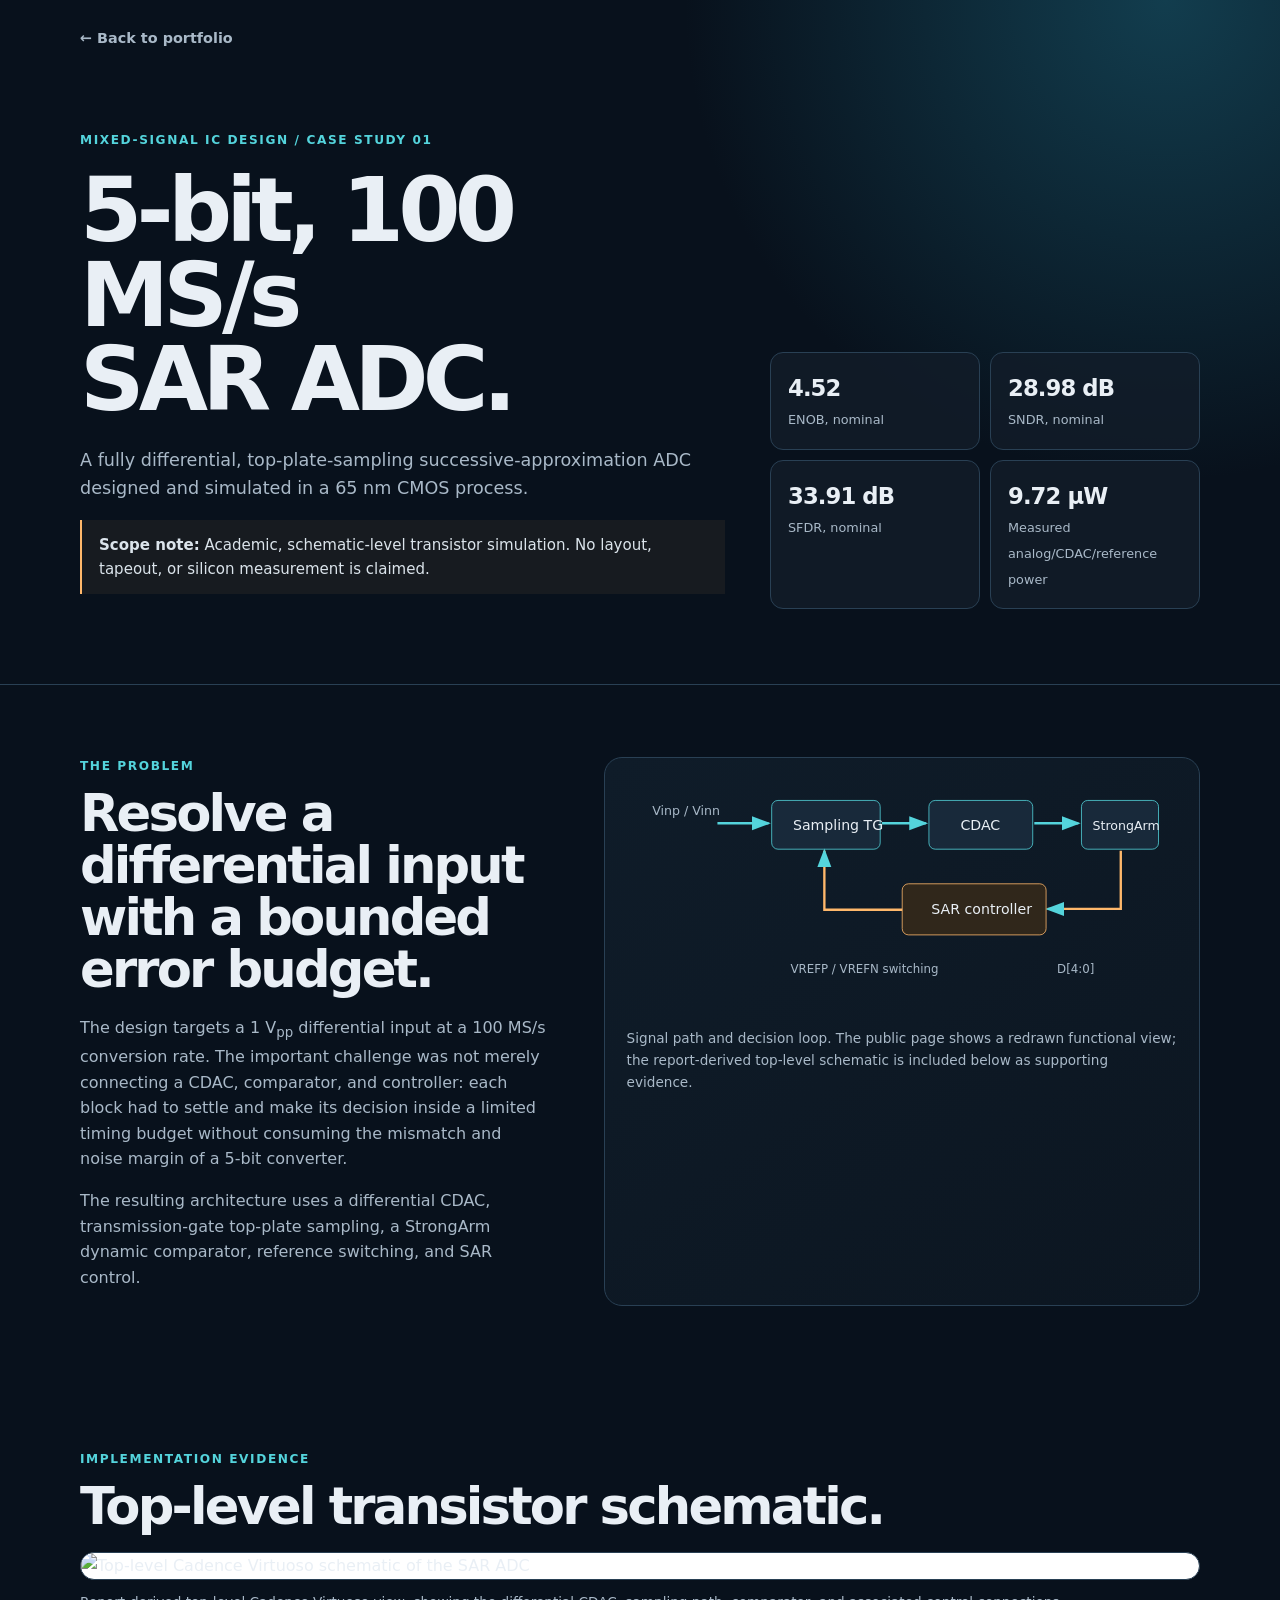
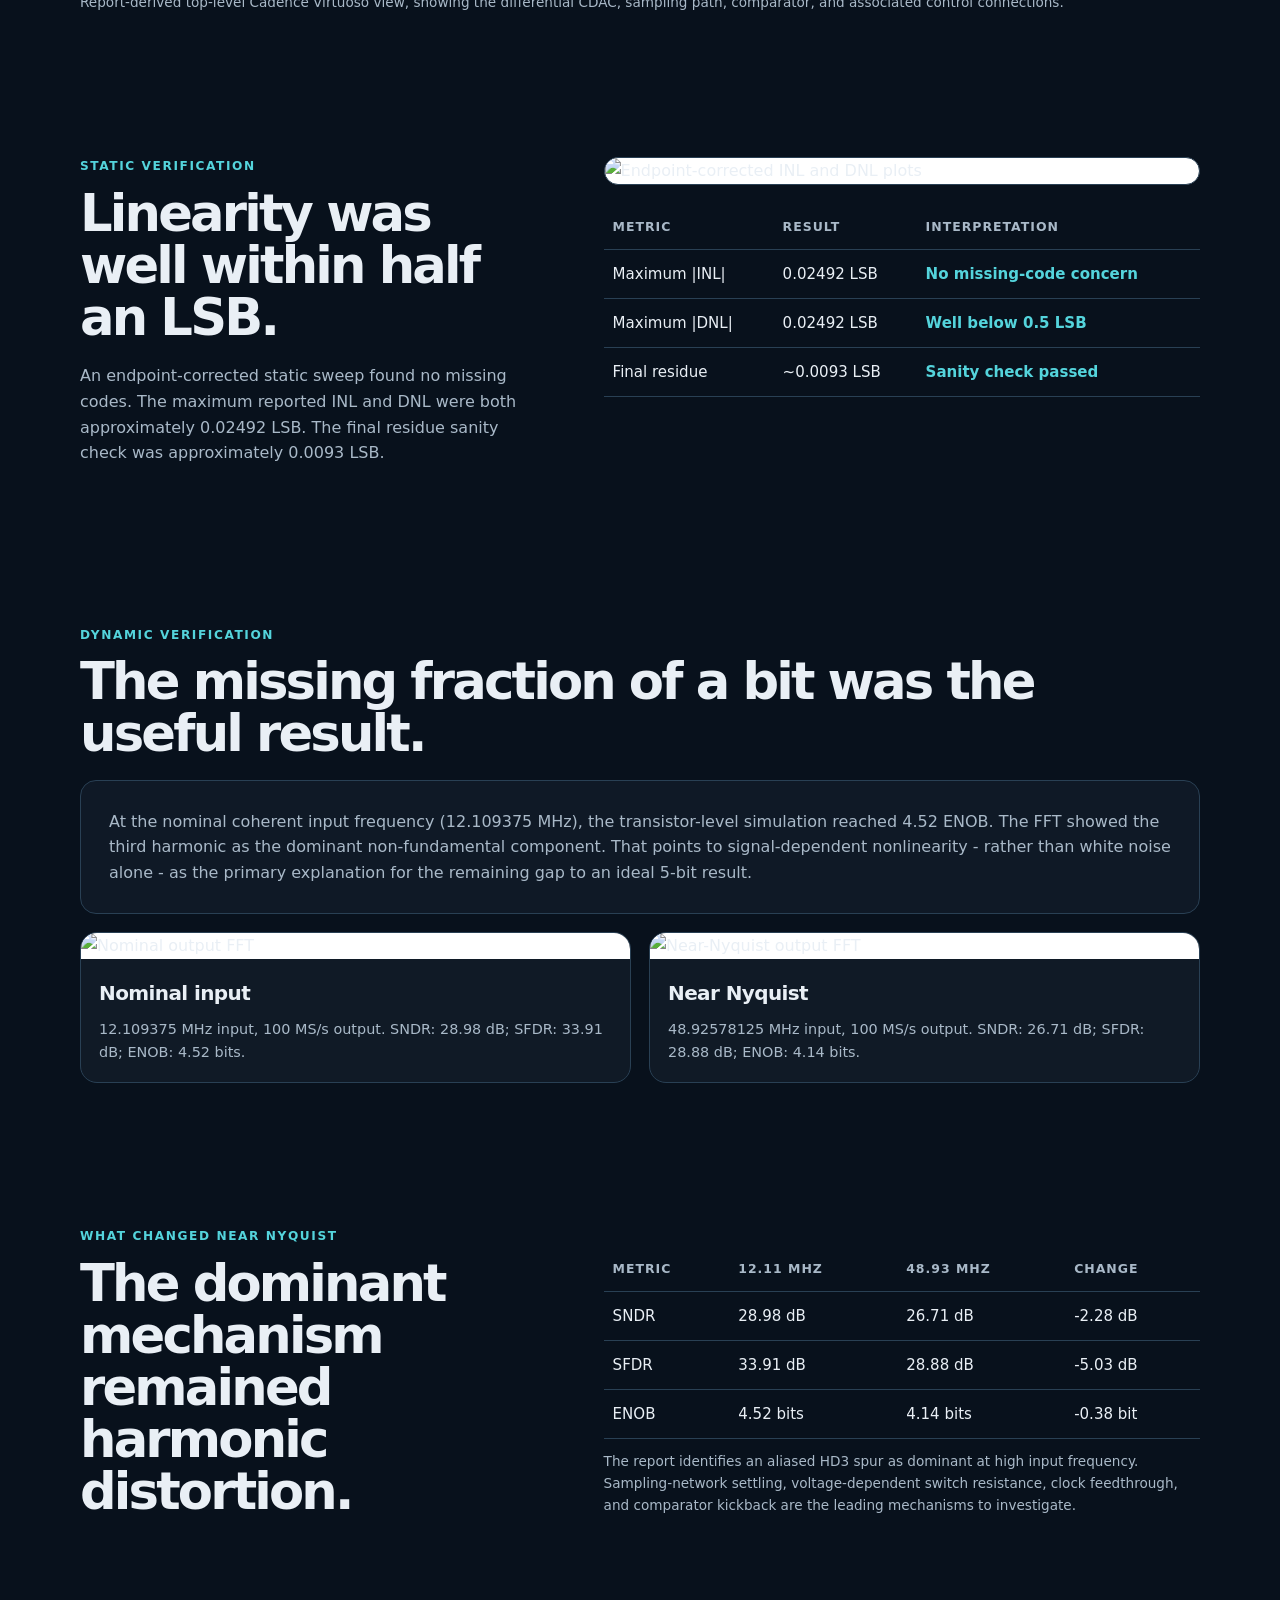
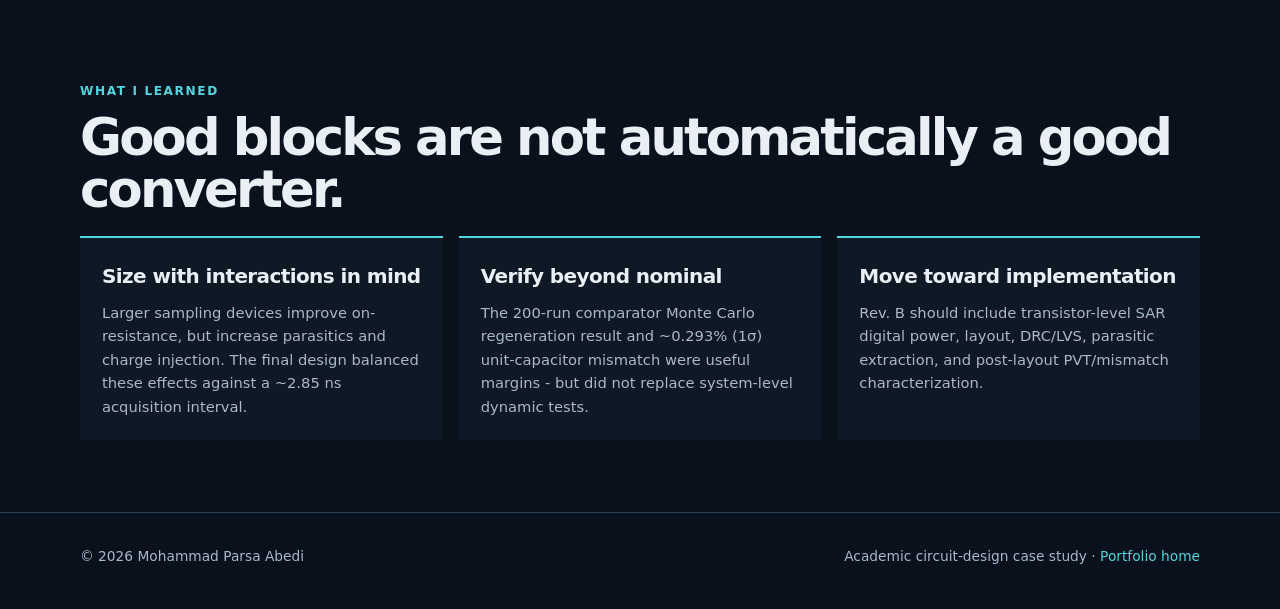
==== Projects/proj1-sar-adc/index.html @ 3efd9c5f "Organize SAR ADC case study page" ====
<!doctype html>
<html lang="en">
  <head>
    <meta charset="utf-8">
    <meta name="viewport" content="width=device-width, initial-scale=1">
    <meta name="description" content="A 5-bit 100 MS/s fully differential SAR ADC in 65 nm CMOS - academic schematic-level case study by Mohammad Parsa Abedi.">
    <title>5-bit SAR ADC - Parsa Abedi</title>
    <style>
      :root { --ink:#e9eff5; --muted:#a9b9c8; --panel:#121d2a; --line:#294054; --cyan:#54d4dc; --orange:#ffb86b; --bg:#08111c; }
      *{box-sizing:border-box} html{scroll-behavior:smooth} body{margin:0;color:var(--ink);background:radial-gradient(circle at 91% 0,#123d4e 0,transparent 30rem),var(--bg);font:16px/1.6 Inter,ui-sans-serif,system-ui,-apple-system,BlinkMacSystemFont,"Segoe UI",sans-serif} a{color:inherit;text-decoration:none}.wrap{width:min(1120px,calc(100% - 40px));margin:auto}.back{display:inline-flex;gap:9px;align-items:center;margin:27px 0;color:var(--muted);font-weight:700;font-size:.9rem}.back:hover{color:var(--cyan)}.eyebrow{color:var(--cyan);font-size:.76rem;letter-spacing:.13em;text-transform:uppercase;font-weight:800}.hero{padding:54px 0 75px;display:grid;grid-template-columns:1.2fr .8fr;gap:45px;align-items:end}.hero h1{font-size:clamp(3.1rem,7vw,6rem);line-height:.94;letter-spacing:-.065em;margin:18px 0 25px}.lead{max-width:650px;color:var(--muted);font-size:1.1rem}.scope{border-left:2px solid var(--orange);padding:13px 17px;color:#dbe4eb;background:rgba(255,184,107,.06);font-size:.94rem}.metric-grid{display:grid;grid-template-columns:repeat(2,1fr);gap:10px}.metric{border:1px solid var(--line);border-radius:13px;background:rgba(18,29,42,.78);padding:17px}.metric b{font-size:1.42rem;letter-spacing:-.04em;display:block}.metric span{color:var(--muted);font-size:.8rem}.divider{border:0;border-top:1px solid var(--line);margin:0}section{padding:72px 0}.two{display:grid;grid-template-columns:.88fr 1.12fr;gap:55px}.two p{color:var(--muted)}h2{font-size:clamp(2rem,4vw,3.35rem);line-height:1.02;letter-spacing:-.055em;margin:10px 0 20px}h3{font-size:1.25rem;letter-spacing:-.03em;margin:0 0 9px}.diagram{border:1px solid var(--line);border-radius:18px;padding:22px;background:linear-gradient(145deg,#0f1c29,#0c1621);overflow:hidden}.diagram svg{display:block;width:100%;height:auto}.caption{color:var(--muted);font-size:.85rem;margin:12px 0 0}.img-wrap{border:1px solid var(--line);border-radius:15px;overflow:hidden;background:#fff}.img-wrap img{display:block;width:100%;height:auto}.results{width:100%;border-collapse:collapse;margin-top:20px;font-size:.94rem}.results th,.results td{border-bottom:1px solid var(--line);padding:12px 9px;text-align:left}.results th{color:var(--muted);font-size:.78rem;letter-spacing:.08em;text-transform:uppercase}.pass{color:var(--cyan);font-weight:700}.story{padding:28px;border:1px solid var(--line);border-radius:16px;background:rgba(18,29,42,.72)}.story p{margin:0;color:var(--muted)}.plot-grid{display:grid;grid-template-columns:1fr 1fr;gap:18px}.plot-card{border:1px solid var(--line);border-radius:17px;overflow:hidden;background:#101a26}.plot-card .inner{padding:18px}.plot-card img{width:100%;display:block;background:white}.plot-card p{color:var(--muted);margin:6px 0 0;font-size:.9rem}.next{display:grid;grid-template-columns:repeat(3,1fr);gap:16px}.next div{padding:22px;border-top:2px solid var(--cyan);background:rgba(18,29,42,.66)}.next p{color:var(--muted);margin:7px 0 0;font-size:.92rem}footer{padding:32px 0 42px;color:var(--muted);font-size:.86rem;display:flex;justify-content:space-between;gap:20px}@media(max-width:760px){.hero,.two,.plot-grid,.next{grid-template-columns:1fr}.hero{padding-top:32px;gap:28px}.metric-grid{grid-template-columns:repeat(4,1fr)}.metric{padding:12px}.metric b{font-size:1.1rem}.metric span{font-size:.7rem}section{padding:52px 0}footer{flex-direction:column}.two{gap:25px}}@media(max-width:480px){.metric-grid{grid-template-columns:repeat(2,1fr)}}
    </style>
  </head>
  <body>
    <div class="wrap">
      <a class="back" href="../../index.html">← Back to portfolio</a>
      <main>
        <section class="hero">
          <div>
            <div class="eyebrow">Mixed-signal IC design / case study 01</div>
            <h1>5-bit, 100 MS/s<br>SAR ADC.</h1>
            <p class="lead">A fully differential, top-plate-sampling successive-approximation ADC designed and simulated in a 65 nm CMOS process.</p>
            <p class="scope"><strong>Scope note:</strong> Academic, schematic-level transistor simulation. No layout, tapeout, or silicon measurement is claimed.</p>
          </div>
          <div class="metric-grid">
            <div class="metric"><b>4.52</b><span>ENOB, nominal</span></div>
            <div class="metric"><b>28.98 dB</b><span>SNDR, nominal</span></div>
            <div class="metric"><b>33.91 dB</b><span>SFDR, nominal</span></div>
            <div class="metric"><b>9.72 µW</b><span>Measured analog/CDAC/reference power</span></div>
          </div>
        </section>
      </main>
    </div>
    <hr class="divider">

    <div class="wrap">
      <section class="two">
        <div>
          <div class="eyebrow">The problem</div>
          <h2>Resolve a differential input with a bounded error budget.</h2>
          <p>The design targets a 1 V<sub>pp</sub> differential input at a 100 MS/s conversion rate. The important challenge was not merely connecting a CDAC, comparator, and controller: each block had to settle and make its decision inside a limited timing budget without consuming the mismatch and noise margin of a 5-bit converter.</p>
          <p>The resulting architecture uses a differential CDAC, transmission-gate top-plate sampling, a StrongArm dynamic comparator, reference switching, and SAR control.</p>
        </div>
        <div class="diagram">
          <svg viewBox="0 0 700 300" role="img" aria-label="SAR ADC signal path">
            <defs><marker id="arrow" markerWidth="9" markerHeight="9" refX="7" refY="3" orient="auto"><path d="M0,0 L0,6 L8,3 z" fill="#54d4dc"/></marker></defs>
            <text x="32" y="45" fill="#a9b9c8" font-size="16" font-family="system-ui">Vinp / Vinn</text><path d="M115 55 H180" stroke="#54d4dc" stroke-width="3" marker-end="url(#arrow)"/>
            <rect x="184" y="26" width="138" height="62" rx="8" fill="#18293a" stroke="#54d4dc"/><text x="211" y="63" fill="#e9eff5" font-size="18" font-family="system-ui">Sampling TG</text>
            <path d="M324 55 H380" stroke="#54d4dc" stroke-width="3" marker-end="url(#arrow)"/><rect x="384" y="26" width="132" height="62" rx="8" fill="#18293a" stroke="#54d4dc"/><text x="424" y="63" fill="#e9eff5" font-size="18" font-family="system-ui">CDAC</text>
            <path d="M518 55 H574" stroke="#54d4dc" stroke-width="3" marker-end="url(#arrow)"/><rect x="578" y="26" width="98" height="62" rx="8" fill="#18293a" stroke="#54d4dc"/><text x="592" y="63" fill="#e9eff5" font-size="16" font-family="system-ui">StrongArm</text>
            <path d="M628 90 V164 H535" stroke="#ffb86b" stroke-width="3" fill="none" marker-end="url(#arrow)"/><rect x="350" y="132" width="183" height="65" rx="8" fill="#30271b" stroke="#ffb86b"/><text x="387" y="171" fill="#e9eff5" font-size="18" font-family="system-ui">SAR controller</text>
            <path d="M350 165 H251 V90" stroke="#ffb86b" stroke-width="3" fill="none" marker-end="url(#arrow)"/><text x="208" y="246" fill="#a9b9c8" font-size="15" font-family="system-ui">VREFP / VREFN switching</text><text x="547" y="246" fill="#a9b9c8" font-size="15" font-family="system-ui">D[4:0]</text>
          </svg>
          <p class="caption">Signal path and decision loop. The public page shows a redrawn functional view; the report-derived top-level schematic is included below as supporting evidence.</p>
        </div>
      </section>

      <section>
        <div class="eyebrow">Implementation evidence</div>
        <h2>Top-level transistor schematic.</h2>
        <div class="img-wrap"><img src="imgs/top-level-schematic.png" alt="Top-level Cadence Virtuoso schematic of the SAR ADC"></div>
        <p class="caption">Report-derived top-level Cadence Virtuoso view, showing the differential CDAC, sampling path, comparator, and associated control connections.</p>
      </section>

      <section class="two">
        <div><div class="eyebrow">Static verification</div><h2>Linearity was well within half an LSB.</h2><p>An endpoint-corrected static sweep found no missing codes. The maximum reported INL and DNL were both approximately 0.02492 LSB. The final residue sanity check was approximately 0.0093 LSB.</p></div>
        <div>
          <div class="img-wrap"><img src="imgs/static-linearity.png" alt="Endpoint-corrected INL and DNL plots"></div>
          <table class="results"><thead><tr><th>Metric</th><th>Result</th><th>Interpretation</th></tr></thead><tbody><tr><td>Maximum |INL|</td><td>0.02492 LSB</td><td class="pass">No missing-code concern</td></tr><tr><td>Maximum |DNL|</td><td>0.02492 LSB</td><td class="pass">Well below 0.5 LSB</td></tr><tr><td>Final residue</td><td>~0.0093 LSB</td><td class="pass">Sanity check passed</td></tr></tbody></table>
        </div>
      </section>

      <section>
        <div class="eyebrow">Dynamic verification</div><h2>The missing fraction of a bit was the useful result.</h2>
        <div class="story"><p>At the nominal coherent input frequency (12.109375 MHz), the transistor-level simulation reached 4.52 ENOB. The FFT showed the third harmonic as the dominant non-fundamental component. That points to signal-dependent nonlinearity - rather than white noise alone - as the primary explanation for the remaining gap to an ideal 5-bit result.</p></div>
        <div class="plot-grid" style="margin-top:18px">
          <div class="plot-card"><img src="imgs/nominal-fft.png" alt="Nominal output FFT"><div class="inner"><h3>Nominal input</h3><p>12.109375 MHz input, 100 MS/s output. SNDR: 28.98 dB; SFDR: 33.91 dB; ENOB: 4.52 bits.</p></div></div>
          <div class="plot-card"><img src="imgs/nyquist-fft.png" alt="Near-Nyquist output FFT"><div class="inner"><h3>Near Nyquist</h3><p>48.92578125 MHz input, 100 MS/s output. SNDR: 26.71 dB; SFDR: 28.88 dB; ENOB: 4.14 bits.</p></div></div>
        </div>
      </section>

      <section class="two">
        <div><div class="eyebrow">What changed near Nyquist</div><h2>The dominant mechanism remained harmonic distortion.</h2></div>
        <div><table class="results"><thead><tr><th>Metric</th><th>12.11 MHz</th><th>48.93 MHz</th><th>Change</th></tr></thead><tbody><tr><td>SNDR</td><td>28.98 dB</td><td>26.71 dB</td><td>-2.28 dB</td></tr><tr><td>SFDR</td><td>33.91 dB</td><td>28.88 dB</td><td>-5.03 dB</td></tr><tr><td>ENOB</td><td>4.52 bits</td><td>4.14 bits</td><td>-0.38 bit</td></tr></tbody></table><p class="caption">The report identifies an aliased HD3 spur as dominant at high input frequency. Sampling-network settling, voltage-dependent switch resistance, clock feedthrough, and comparator kickback are the leading mechanisms to investigate.</p></div>
      </section>

      <section>
        <div class="eyebrow">What I learned</div><h2>Good blocks are not automatically a good converter.</h2>
        <div class="next"><div><h3>Size with interactions in mind</h3><p>Larger sampling devices improve on-resistance, but increase parasitics and charge injection. The final design balanced these effects against a ~2.85 ns acquisition interval.</p></div><div><h3>Verify beyond nominal</h3><p>The 200-run comparator Monte Carlo regeneration result and ~0.293% (1σ) unit-capacitor mismatch were useful margins - but did not replace system-level dynamic tests.</p></div><div><h3>Move toward implementation</h3><p>Rev. B should include transistor-level SAR digital power, layout, DRC/LVS, parasitic extraction, and post-layout PVT/mismatch characterization.</p></div></div>
      </section>
    </div>
    <hr class="divider"><div class="wrap"><footer><span>© 2026 Mohammad Parsa Abedi</span><span>Academic circuit-design case study · <a href="../../index.html" style="color:var(--cyan)">Portfolio home</a></span></footer></div>
  </body>
</html>
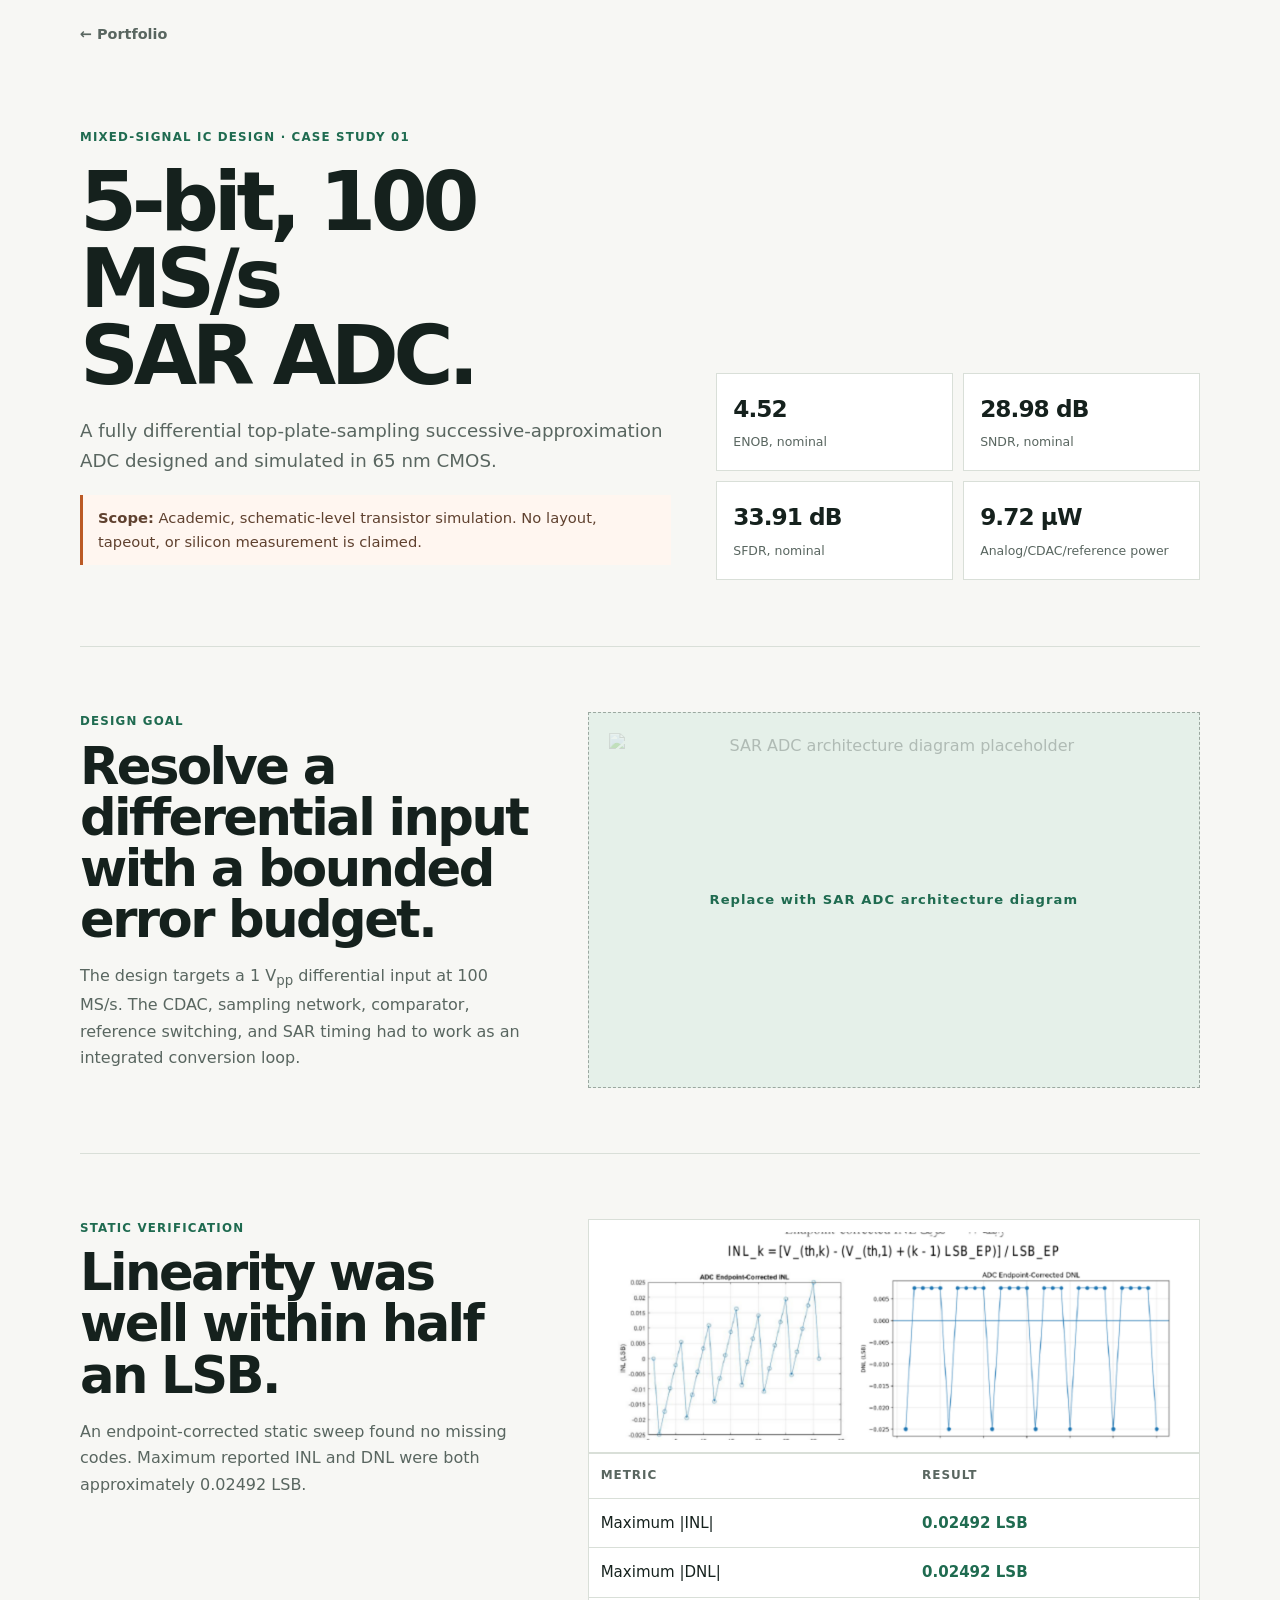
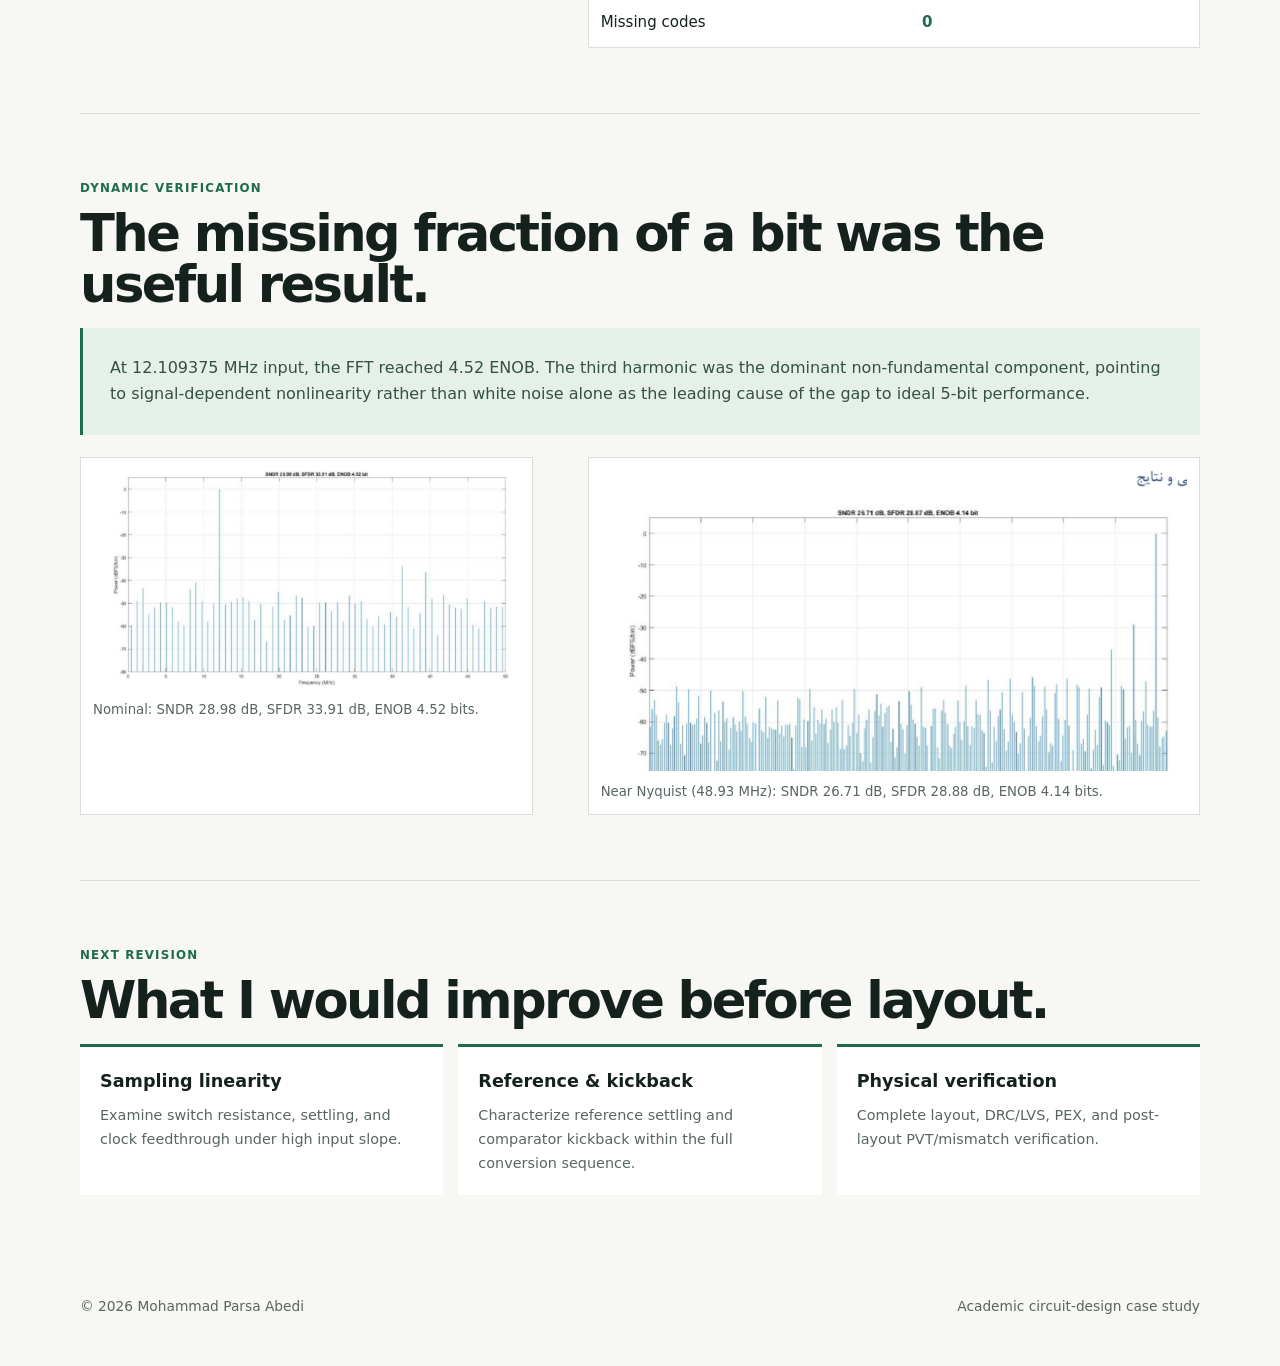
==== commit 7031b712: "Refresh SAR ADC case study style" ====
--- a/Projects/proj1-sar-adc/index.html
+++ b/Projects/proj1-sar-adc/index.html
@@ -1,93 +1 @@
-<!doctype html>
-<html lang="en">
-  <head>
-    <meta charset="utf-8">
-    <meta name="viewport" content="width=device-width, initial-scale=1">
-    <meta name="description" content="A 5-bit 100 MS/s fully differential SAR ADC in 65 nm CMOS - academic schematic-level case study by Mohammad Parsa Abedi.">
-    <title>5-bit SAR ADC - Parsa Abedi</title>
-    <style>
-      :root { --ink:#e9eff5; --muted:#a9b9c8; --panel:#121d2a; --line:#294054; --cyan:#54d4dc; --orange:#ffb86b; --bg:#08111c; }
-      *{box-sizing:border-box} html{scroll-behavior:smooth} body{margin:0;color:var(--ink);background:radial-gradient(circle at 91% 0,#123d4e 0,transparent 30rem),var(--bg);font:16px/1.6 Inter,ui-sans-serif,system-ui,-apple-system,BlinkMacSystemFont,"Segoe UI",sans-serif} a{color:inherit;text-decoration:none}.wrap{width:min(1120px,calc(100% - 40px));margin:auto}.back{display:inline-flex;gap:9px;align-items:center;margin:27px 0;color:var(--muted);font-weight:700;font-size:.9rem}.back:hover{color:var(--cyan)}.eyebrow{color:var(--cyan);font-size:.76rem;letter-spacing:.13em;text-transform:uppercase;font-weight:800}.hero{padding:54px 0 75px;display:grid;grid-template-columns:1.2fr .8fr;gap:45px;align-items:end}.hero h1{font-size:clamp(3.1rem,7vw,6rem);line-height:.94;letter-spacing:-.065em;margin:18px 0 25px}.lead{max-width:650px;color:var(--muted);font-size:1.1rem}.scope{border-left:2px solid var(--orange);padding:13px 17px;color:#dbe4eb;background:rgba(255,184,107,.06);font-size:.94rem}.metric-grid{display:grid;grid-template-columns:repeat(2,1fr);gap:10px}.metric{border:1px solid var(--line);border-radius:13px;background:rgba(18,29,42,.78);padding:17px}.metric b{font-size:1.42rem;letter-spacing:-.04em;display:block}.metric span{color:var(--muted);font-size:.8rem}.divider{border:0;border-top:1px solid var(--line);margin:0}section{padding:72px 0}.two{display:grid;grid-template-columns:.88fr 1.12fr;gap:55px}.two p{color:var(--muted)}h2{font-size:clamp(2rem,4vw,3.35rem);line-height:1.02;letter-spacing:-.055em;margin:10px 0 20px}h3{font-size:1.25rem;letter-spacing:-.03em;margin:0 0 9px}.diagram{border:1px solid var(--line);border-radius:18px;padding:22px;background:linear-gradient(145deg,#0f1c29,#0c1621);overflow:hidden}.diagram svg{display:block;width:100%;height:auto}.caption{color:var(--muted);font-size:.85rem;margin:12px 0 0}.img-wrap{border:1px solid var(--line);border-radius:15px;overflow:hidden;background:#fff}.img-wrap img{display:block;width:100%;height:auto}.results{width:100%;border-collapse:collapse;margin-top:20px;font-size:.94rem}.results th,.results td{border-bottom:1px solid var(--line);padding:12px 9px;text-align:left}.results th{color:var(--muted);font-size:.78rem;letter-spacing:.08em;text-transform:uppercase}.pass{color:var(--cyan);font-weight:700}.story{padding:28px;border:1px solid var(--line);border-radius:16px;background:rgba(18,29,42,.72)}.story p{margin:0;color:var(--muted)}.plot-grid{display:grid;grid-template-columns:1fr 1fr;gap:18px}.plot-card{border:1px solid var(--line);border-radius:17px;overflow:hidden;background:#101a26}.plot-card .inner{padding:18px}.plot-card img{width:100%;display:block;background:white}.plot-card p{color:var(--muted);margin:6px 0 0;font-size:.9rem}.next{display:grid;grid-template-columns:repeat(3,1fr);gap:16px}.next div{padding:22px;border-top:2px solid var(--cyan);background:rgba(18,29,42,.66)}.next p{color:var(--muted);margin:7px 0 0;font-size:.92rem}footer{padding:32px 0 42px;color:var(--muted);font-size:.86rem;display:flex;justify-content:space-between;gap:20px}@media(max-width:760px){.hero,.two,.plot-grid,.next{grid-template-columns:1fr}.hero{padding-top:32px;gap:28px}.metric-grid{grid-template-columns:repeat(4,1fr)}.metric{padding:12px}.metric b{font-size:1.1rem}.metric span{font-size:.7rem}section{padding:52px 0}footer{flex-direction:column}.two{gap:25px}}@media(max-width:480px){.metric-grid{grid-template-columns:repeat(2,1fr)}}
-    </style>
-  </head>
-  <body>
-    <div class="wrap">
-      <a class="back" href="../../index.html">← Back to portfolio</a>
-      <main>
-        <section class="hero">
-          <div>
-            <div class="eyebrow">Mixed-signal IC design / case study 01</div>
-            <h1>5-bit, 100 MS/s<br>SAR ADC.</h1>
-            <p class="lead">A fully differential, top-plate-sampling successive-approximation ADC designed and simulated in a 65 nm CMOS process.</p>
-            <p class="scope"><strong>Scope note:</strong> Academic, schematic-level transistor simulation. No layout, tapeout, or silicon measurement is claimed.</p>
-          </div>
-          <div class="metric-grid">
-            <div class="metric"><b>4.52</b><span>ENOB, nominal</span></div>
-            <div class="metric"><b>28.98 dB</b><span>SNDR, nominal</span></div>
-            <div class="metric"><b>33.91 dB</b><span>SFDR, nominal</span></div>
-            <div class="metric"><b>9.72 µW</b><span>Measured analog/CDAC/reference power</span></div>
-          </div>
-        </section>
-      </main>
-    </div>
-    <hr class="divider">
-
-    <div class="wrap">
-      <section class="two">
-        <div>
-          <div class="eyebrow">The problem</div>
-          <h2>Resolve a differential input with a bounded error budget.</h2>
-          <p>The design targets a 1 V<sub>pp</sub> differential input at a 100 MS/s conversion rate. The important challenge was not merely connecting a CDAC, comparator, and controller: each block had to settle and make its decision inside a limited timing budget without consuming the mismatch and noise margin of a 5-bit converter.</p>
-          <p>The resulting architecture uses a differential CDAC, transmission-gate top-plate sampling, a StrongArm dynamic comparator, reference switching, and SAR control.</p>
-        </div>
-        <div class="diagram">
-          <svg viewBox="0 0 700 300" role="img" aria-label="SAR ADC signal path">
-            <defs><marker id="arrow" markerWidth="9" markerHeight="9" refX="7" refY="3" orient="auto"><path d="M0,0 L0,6 L8,3 z" fill="#54d4dc"/></marker></defs>
-            <text x="32" y="45" fill="#a9b9c8" font-size="16" font-family="system-ui">Vinp / Vinn</text><path d="M115 55 H180" stroke="#54d4dc" stroke-width="3" marker-end="url(#arrow)"/>
-            <rect x="184" y="26" width="138" height="62" rx="8" fill="#18293a" stroke="#54d4dc"/><text x="211" y="63" fill="#e9eff5" font-size="18" font-family="system-ui">Sampling TG</text>
-            <path d="M324 55 H380" stroke="#54d4dc" stroke-width="3" marker-end="url(#arrow)"/><rect x="384" y="26" width="132" height="62" rx="8" fill="#18293a" stroke="#54d4dc"/><text x="424" y="63" fill="#e9eff5" font-size="18" font-family="system-ui">CDAC</text>
-            <path d="M518 55 H574" stroke="#54d4dc" stroke-width="3" marker-end="url(#arrow)"/><rect x="578" y="26" width="98" height="62" rx="8" fill="#18293a" stroke="#54d4dc"/><text x="592" y="63" fill="#e9eff5" font-size="16" font-family="system-ui">StrongArm</text>
-            <path d="M628 90 V164 H535" stroke="#ffb86b" stroke-width="3" fill="none" marker-end="url(#arrow)"/><rect x="350" y="132" width="183" height="65" rx="8" fill="#30271b" stroke="#ffb86b"/><text x="387" y="171" fill="#e9eff5" font-size="18" font-family="system-ui">SAR controller</text>
-            <path d="M350 165 H251 V90" stroke="#ffb86b" stroke-width="3" fill="none" marker-end="url(#arrow)"/><text x="208" y="246" fill="#a9b9c8" font-size="15" font-family="system-ui">VREFP / VREFN switching</text><text x="547" y="246" fill="#a9b9c8" font-size="15" font-family="system-ui">D[4:0]</text>
-          </svg>
-          <p class="caption">Signal path and decision loop. The public page shows a redrawn functional view; the report-derived top-level schematic is included below as supporting evidence.</p>
-        </div>
-      </section>
-
-      <section>
-        <div class="eyebrow">Implementation evidence</div>
-        <h2>Top-level transistor schematic.</h2>
-        <div class="img-wrap"><img src="imgs/top-level-schematic.png" alt="Top-level Cadence Virtuoso schematic of the SAR ADC"></div>
-        <p class="caption">Report-derived top-level Cadence Virtuoso view, showing the differential CDAC, sampling path, comparator, and associated control connections.</p>
-      </section>
-
-      <section class="two">
-        <div><div class="eyebrow">Static verification</div><h2>Linearity was well within half an LSB.</h2><p>An endpoint-corrected static sweep found no missing codes. The maximum reported INL and DNL were both approximately 0.02492 LSB. The final residue sanity check was approximately 0.0093 LSB.</p></div>
-        <div>
-          <div class="img-wrap"><img src="imgs/static-linearity.png" alt="Endpoint-corrected INL and DNL plots"></div>
-          <table class="results"><thead><tr><th>Metric</th><th>Result</th><th>Interpretation</th></tr></thead><tbody><tr><td>Maximum |INL|</td><td>0.02492 LSB</td><td class="pass">No missing-code concern</td></tr><tr><td>Maximum |DNL|</td><td>0.02492 LSB</td><td class="pass">Well below 0.5 LSB</td></tr><tr><td>Final residue</td><td>~0.0093 LSB</td><td class="pass">Sanity check passed</td></tr></tbody></table>
-        </div>
-      </section>
-
-      <section>
-        <div class="eyebrow">Dynamic verification</div><h2>The missing fraction of a bit was the useful result.</h2>
-        <div class="story"><p>At the nominal coherent input frequency (12.109375 MHz), the transistor-level simulation reached 4.52 ENOB. The FFT showed the third harmonic as the dominant non-fundamental component. That points to signal-dependent nonlinearity - rather than white noise alone - as the primary explanation for the remaining gap to an ideal 5-bit result.</p></div>
-        <div class="plot-grid" style="margin-top:18px">
-          <div class="plot-card"><img src="imgs/nominal-fft.png" alt="Nominal output FFT"><div class="inner"><h3>Nominal input</h3><p>12.109375 MHz input, 100 MS/s output. SNDR: 28.98 dB; SFDR: 33.91 dB; ENOB: 4.52 bits.</p></div></div>
-          <div class="plot-card"><img src="imgs/nyquist-fft.png" alt="Near-Nyquist output FFT"><div class="inner"><h3>Near Nyquist</h3><p>48.92578125 MHz input, 100 MS/s output. SNDR: 26.71 dB; SFDR: 28.88 dB; ENOB: 4.14 bits.</p></div></div>
-        </div>
-      </section>
-
-      <section class="two">
-        <div><div class="eyebrow">What changed near Nyquist</div><h2>The dominant mechanism remained harmonic distortion.</h2></div>
-        <div><table class="results"><thead><tr><th>Metric</th><th>12.11 MHz</th><th>48.93 MHz</th><th>Change</th></tr></thead><tbody><tr><td>SNDR</td><td>28.98 dB</td><td>26.71 dB</td><td>-2.28 dB</td></tr><tr><td>SFDR</td><td>33.91 dB</td><td>28.88 dB</td><td>-5.03 dB</td></tr><tr><td>ENOB</td><td>4.52 bits</td><td>4.14 bits</td><td>-0.38 bit</td></tr></tbody></table><p class="caption">The report identifies an aliased HD3 spur as dominant at high input frequency. Sampling-network settling, voltage-dependent switch resistance, clock feedthrough, and comparator kickback are the leading mechanisms to investigate.</p></div>
-      </section>
-
-      <section>
-        <div class="eyebrow">What I learned</div><h2>Good blocks are not automatically a good converter.</h2>
-        <div class="next"><div><h3>Size with interactions in mind</h3><p>Larger sampling devices improve on-resistance, but increase parasitics and charge injection. The final design balanced these effects against a ~2.85 ns acquisition interval.</p></div><div><h3>Verify beyond nominal</h3><p>The 200-run comparator Monte Carlo regeneration result and ~0.293% (1σ) unit-capacitor mismatch were useful margins - but did not replace system-level dynamic tests.</p></div><div><h3>Move toward implementation</h3><p>Rev. B should include transistor-level SAR digital power, layout, DRC/LVS, parasitic extraction, and post-layout PVT/mismatch characterization.</p></div></div>
-      </section>
-    </div>
-    <hr class="divider"><div class="wrap"><footer><span>© 2026 Mohammad Parsa Abedi</span><span>Academic circuit-design case study · <a href="../../index.html" style="color:var(--cyan)">Portfolio home</a></span></footer></div>
-  </body>
-</html>
+<!doctype html><html lang="en"><head><meta charset="utf-8"><meta name="viewport" content="width=device-width,initial-scale=1"><meta name="description" content="5-bit SAR ADC case study by Parsa Abedi."><title>SAR ADC | Parsa Abedi</title><link rel="stylesheet" href="../../styles.css"></head><body><div class="wrap"><a class="back" href="../../index.html">← Portfolio</a><main><section class="case-hero"><div><div class="eyebrow">Mixed-signal IC design · case study 01</div><h1>5-bit, 100 MS/s<br>SAR ADC.</h1><p class="lead">A fully differential top-plate-sampling successive-approximation ADC designed and simulated in 65 nm CMOS.</p><p class="scope"><strong>Scope:</strong> Academic, schematic-level transistor simulation. No layout, tapeout, or silicon measurement is claimed.</p></div><div class="metric-grid"><div class="metric"><b>4.52</b><span>ENOB, nominal</span></div><div class="metric"><b>28.98 dB</b><span>SNDR, nominal</span></div><div class="metric"><b>33.91 dB</b><span>SFDR, nominal</span></div><div class="metric"><b>9.72 µW</b><span>Analog/CDAC/reference power</span></div></div></section></main></div><div class="wrap"><section class="case-section case-grid"><div><div class="eyebrow">Design goal</div><h2>Resolve a differential input with a bounded error budget.</h2><p>The design targets a 1 V<sub>pp</sub> differential input at 100 MS/s. The CDAC, sampling network, comparator, reference switching, and SAR timing had to work as an integrated conversion loop.</p></div><div class="placeholder"><img src="imgs/diagram-placeholder.png" alt="SAR ADC architecture diagram placeholder"><span>Replace with SAR ADC architecture diagram</span></div></section><section class="case-section case-grid"><div><div class="eyebrow">Static verification</div><h2>Linearity was well within half an LSB.</h2><p>An endpoint-corrected static sweep found no missing codes. Maximum reported INL and DNL were both approximately 0.02492 LSB.</p></div><div><div class="figure"><img src="imgs/static-linearity.png" alt="INL and DNL plot"></div><table class="results"><thead><tr><th>Metric</th><th>Result</th></tr></thead><tbody><tr><td>Maximum |INL|</td><td class="status">0.02492 LSB</td></tr><tr><td>Maximum |DNL|</td><td class="status">0.02492 LSB</td></tr><tr><td>Missing codes</td><td class="status">0</td></tr></tbody></table></div></section><section class="case-section"><div class="eyebrow">Dynamic verification</div><h2>The missing fraction of a bit was the useful result.</h2><div class="lesson"><p>At 12.109375 MHz input, the FFT reached 4.52 ENOB. The third harmonic was the dominant non-fundamental component, pointing to signal-dependent nonlinearity rather than white noise alone as the leading cause of the gap to ideal 5-bit performance.</p></div><div class="case-grid" style="margin-top:22px"><div class="figure"><img src="imgs/nominal-fft.png" alt="Nominal FFT"><p class="caption">Nominal: SNDR 28.98 dB, SFDR 33.91 dB, ENOB 4.52 bits.</p></div><div class="figure"><img src="imgs/nyquist-fft.png" alt="Near-Nyquist FFT"><p class="caption">Near Nyquist (48.93 MHz): SNDR 26.71 dB, SFDR 28.88 dB, ENOB 4.14 bits.</p></div></div></section><section class="case-section"><div class="eyebrow">Next revision</div><h2>What I would improve before layout.</h2><div class="next"><div><h3>Sampling linearity</h3><p>Examine switch resistance, settling, and clock feedthrough under high input slope.</p></div><div><h3>Reference &amp; kickback</h3><p>Characterize reference settling and comparator kickback within the full conversion sequence.</p></div><div><h3>Physical verification</h3><p>Complete layout, DRC/LVS, PEX, and post-layout PVT/mismatch verification.</p></div></div></section></div><div class="wrap"><footer class="footer"><span>© 2026 Mohammad Parsa Abedi</span><span>Academic circuit-design case study</span></footer></div></body></html>
--- a/styles.css
+++ b/styles.css
@@ -0,0 +1,4 @@
+:root{--paper:#f7f7f4;--ink:#15211d;--muted:#596660;--line:#d9dfd8;--green:#1f6b50;--green-pale:#e5f0e9;--orange:#bb5a25;--white:#fff}
+*{box-sizing:border-box}html{scroll-behavior:smooth}body{margin:0;background:var(--paper);color:var(--ink);font:16px/1.65 Inter,ui-sans-serif,system-ui,-apple-system,BlinkMacSystemFont,"Segoe UI",sans-serif}a{color:inherit;text-decoration:none}.wrap{width:min(1120px,calc(100% - 40px));margin:auto}.site-nav{padding:24px 0;display:flex;justify-content:space-between;gap:20px;border-bottom:1px solid var(--line);font-size:.88rem}.brand,.eyebrow{font-weight:800;letter-spacing:.1em;text-transform:uppercase}.eyebrow{font-size:.74rem;color:var(--green)}.nav-links{display:flex;gap:18px;color:var(--muted)}.nav-links a:hover,.back:hover{color:var(--green)}.hero{padding:76px 0 82px;display:grid;grid-template-columns:1.18fr .82fr;gap:56px;align-items:center}.hero h1{font-size:clamp(3rem,6.2vw,5.9rem);line-height:.95;letter-spacing:-.065em;margin:15px 0 22px}.lead{color:var(--muted);font-size:1.14rem;max-width:650px}.actions{display:flex;flex-wrap:wrap;gap:10px;margin-top:28px}.button{border:1px solid var(--ink);padding:10px 16px;border-radius:4px;font-weight:700;font-size:.88rem}.button.primary{background:var(--ink);color:var(--white)}.portrait{display:block;width:min(340px,100%);aspect-ratio:1;object-fit:cover;border-radius:50%;margin:0 auto;border:14px solid var(--white);box-shadow:0 14px 35px #15211d1a}.mini-bio{margin-top:18px;text-align:center;color:var(--muted);font-size:.9rem}.section{padding:72px 0;border-top:1px solid var(--line)}.section-head{display:flex;justify-content:space-between;gap:28px;align-items:end;margin-bottom:28px}.section-head p{margin:0;color:var(--muted);max-width:490px}.section h2{font-size:clamp(2rem,4vw,3.4rem);line-height:1;letter-spacing:-.055em;margin:9px 0 0}.projects{display:grid;grid-template-columns:repeat(2,1fr);gap:16px}.project{display:flex;flex-direction:column;min-height:270px;padding:26px;border:1px solid var(--line);background:var(--white);transition:.2s}.project:hover{border-color:var(--green);transform:translateY(-3px)}.project h3{font-size:1.7rem;letter-spacing:-.04em;margin:36px 0 10px}.project p{color:var(--muted);margin:0}.project .tag{margin-top:auto;padding-top:25px;color:var(--green);font-weight:800;font-size:.8rem;letter-spacing:.04em}.credentials{display:grid;grid-template-columns:1.1fr 1fr 1fr;gap:16px}.credential{padding:25px;background:var(--white);border:1px solid var(--line)}.credential h3{margin:5px 0 10px;font-size:1.08rem}.credential p,.credential li{color:var(--muted);font-size:.94rem}.credential ul{padding-left:18px;margin:0}.footer{padding:35px 0 48px;color:var(--muted);font-size:.86rem;display:flex;justify-content:space-between;gap:15px}
+.case-hero{padding:58px 0 66px;display:grid;grid-template-columns:1.1fr .9fr;gap:45px;align-items:end}.case-hero h1{font-size:clamp(3.1rem,6.4vw,5.9rem);line-height:.94;letter-spacing:-.065em;margin:16px 0 22px}.scope{border-left:3px solid var(--orange);padding:11px 15px;background:#fff6f0;color:#5f412f;font-size:.92rem}.metric-grid{display:grid;grid-template-columns:1fr 1fr;gap:10px}.metric{background:var(--white);border:1px solid var(--line);padding:16px}.metric b{display:block;font-size:1.45rem;letter-spacing:-.04em}.metric span{font-size:.78rem;color:var(--muted)}.case-section{padding:65px 0;border-top:1px solid var(--line)}.case-grid{display:grid;grid-template-columns:.85fr 1.15fr;gap:55px}.case-section h2{font-size:clamp(2rem,4vw,3.3rem);line-height:1;letter-spacing:-.05em;margin:9px 0 18px}.case-section p{color:var(--muted)}.figure{background:var(--white);border:1px solid var(--line);padding:12px}.figure img{display:block;width:100%;height:auto}.caption{font-size:.83rem;color:var(--muted);margin:10px 0 0}.placeholder{display:grid;place-items:center;min-height:270px;border:1px dashed #9ba8a0;background:var(--green-pale);text-align:center;padding:20px}.placeholder img{width:100%;height:100%;object-fit:cover;opacity:.25}.placeholder span{position:absolute;font-weight:800;color:var(--green);font-size:.82rem;letter-spacing:.08em}.placeholder{position:relative}.results{width:100%;border-collapse:collapse;background:var(--white);border:1px solid var(--line);font-size:.94rem}.results th,.results td{padding:12px;text-align:left;border-bottom:1px solid var(--line)}.results th{font-size:.75rem;color:var(--muted);letter-spacing:.08em;text-transform:uppercase}.results tr:last-child td{border:0}.status{color:var(--green);font-weight:800}.lesson{padding:27px;background:var(--green-pale);border-left:3px solid var(--green)}.lesson p{color:#355143;margin:0}.next{display:grid;grid-template-columns:repeat(3,1fr);gap:15px}.next div{padding:20px;background:var(--white);border-top:3px solid var(--green)}.next h3{margin:0 0 8px;font-size:1.1rem}.next p{font-size:.9rem;margin:0}.back{display:inline-block;padding:23px 0;color:var(--muted);font-weight:700;font-size:.9rem}
+@media(max-width:760px){.site-nav{padding:18px 0}.nav-links{gap:12px}.hero,.case-hero,.case-grid{grid-template-columns:1fr;gap:30px;padding:48px 0}.hero h1,.case-hero h1{font-size:3.2rem}.portrait{width:230px}.projects,.credentials,.next{grid-template-columns:1fr}.section,.case-section{padding:52px 0}.section-head,.footer{align-items:flex-start;flex-direction:column}.metric-grid{grid-template-columns:repeat(4,1fr)}.metric{padding:11px}.metric b{font-size:1.08rem}.metric span{font-size:.68rem}}@media(max-width:480px){.nav-links{display:none}.metric-grid{grid-template-columns:1fr 1fr}.wrap{width:min(100% - 28px,1120px)}}
